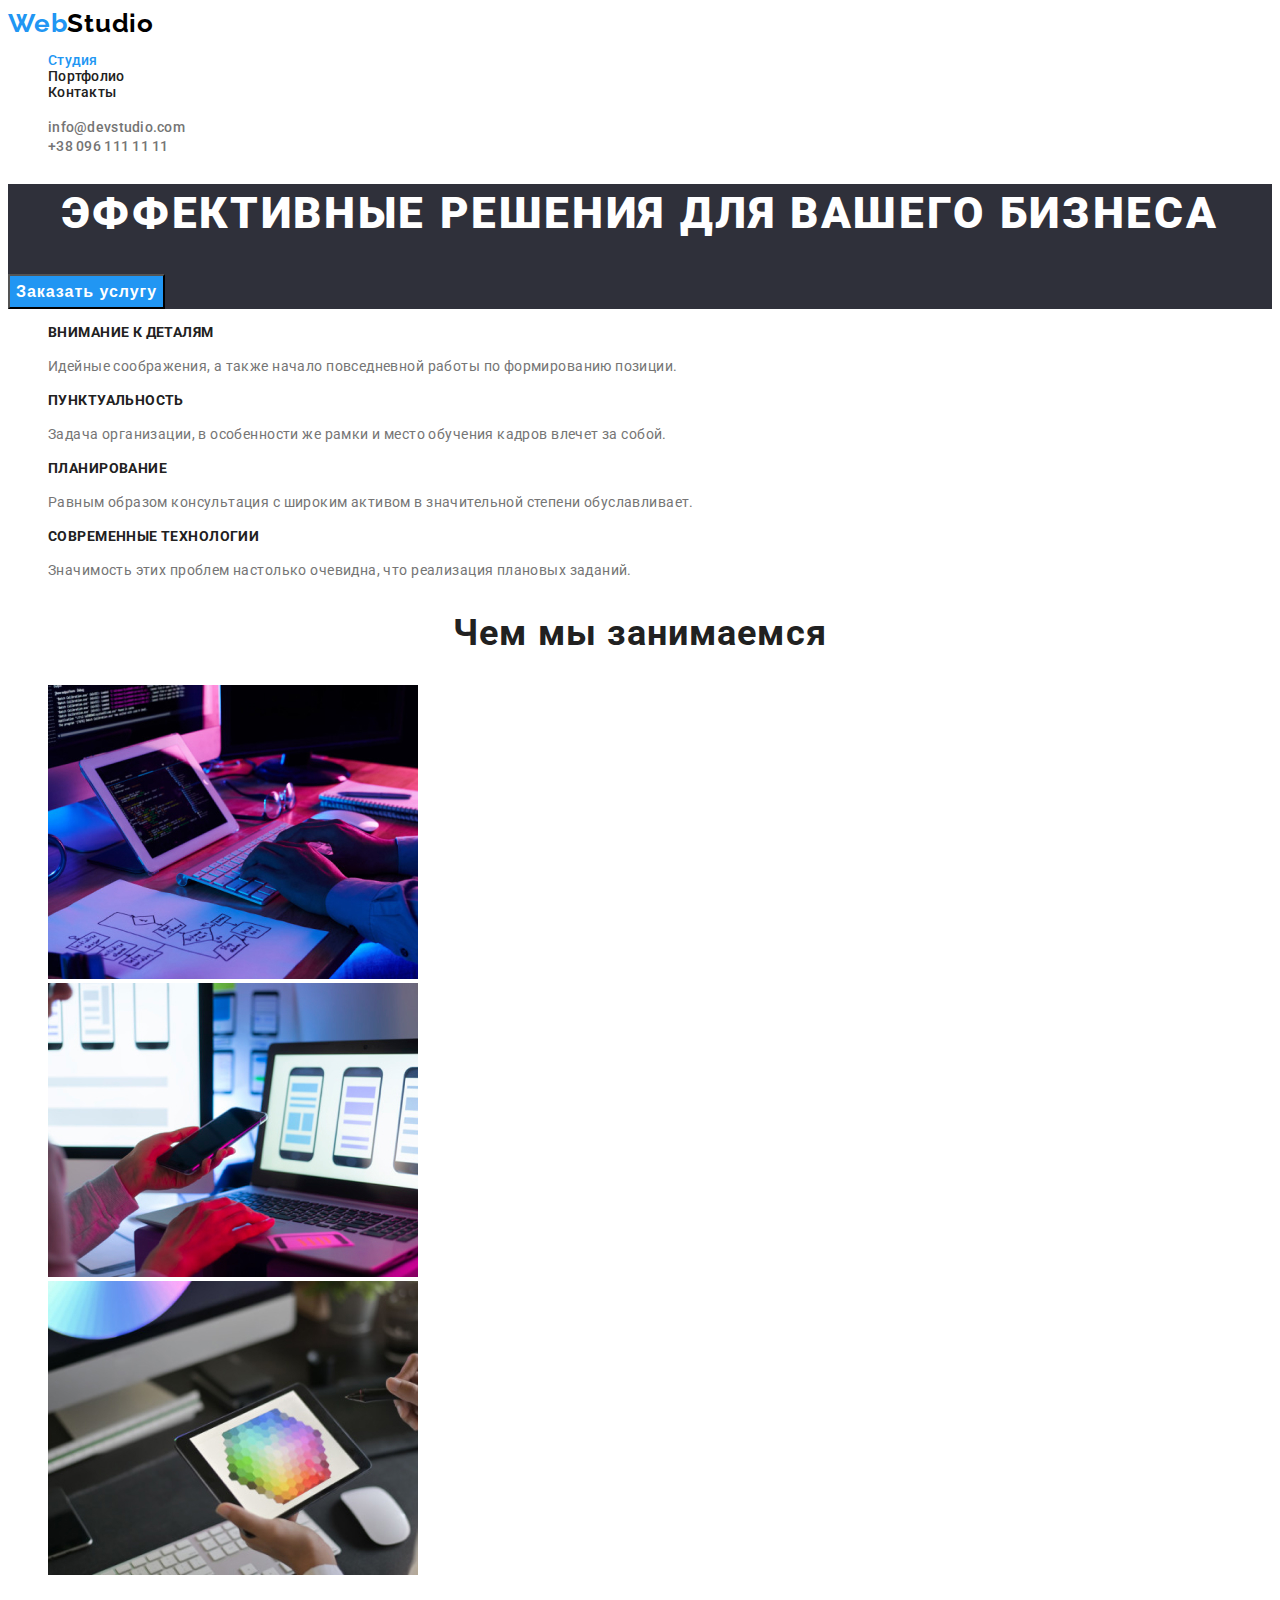
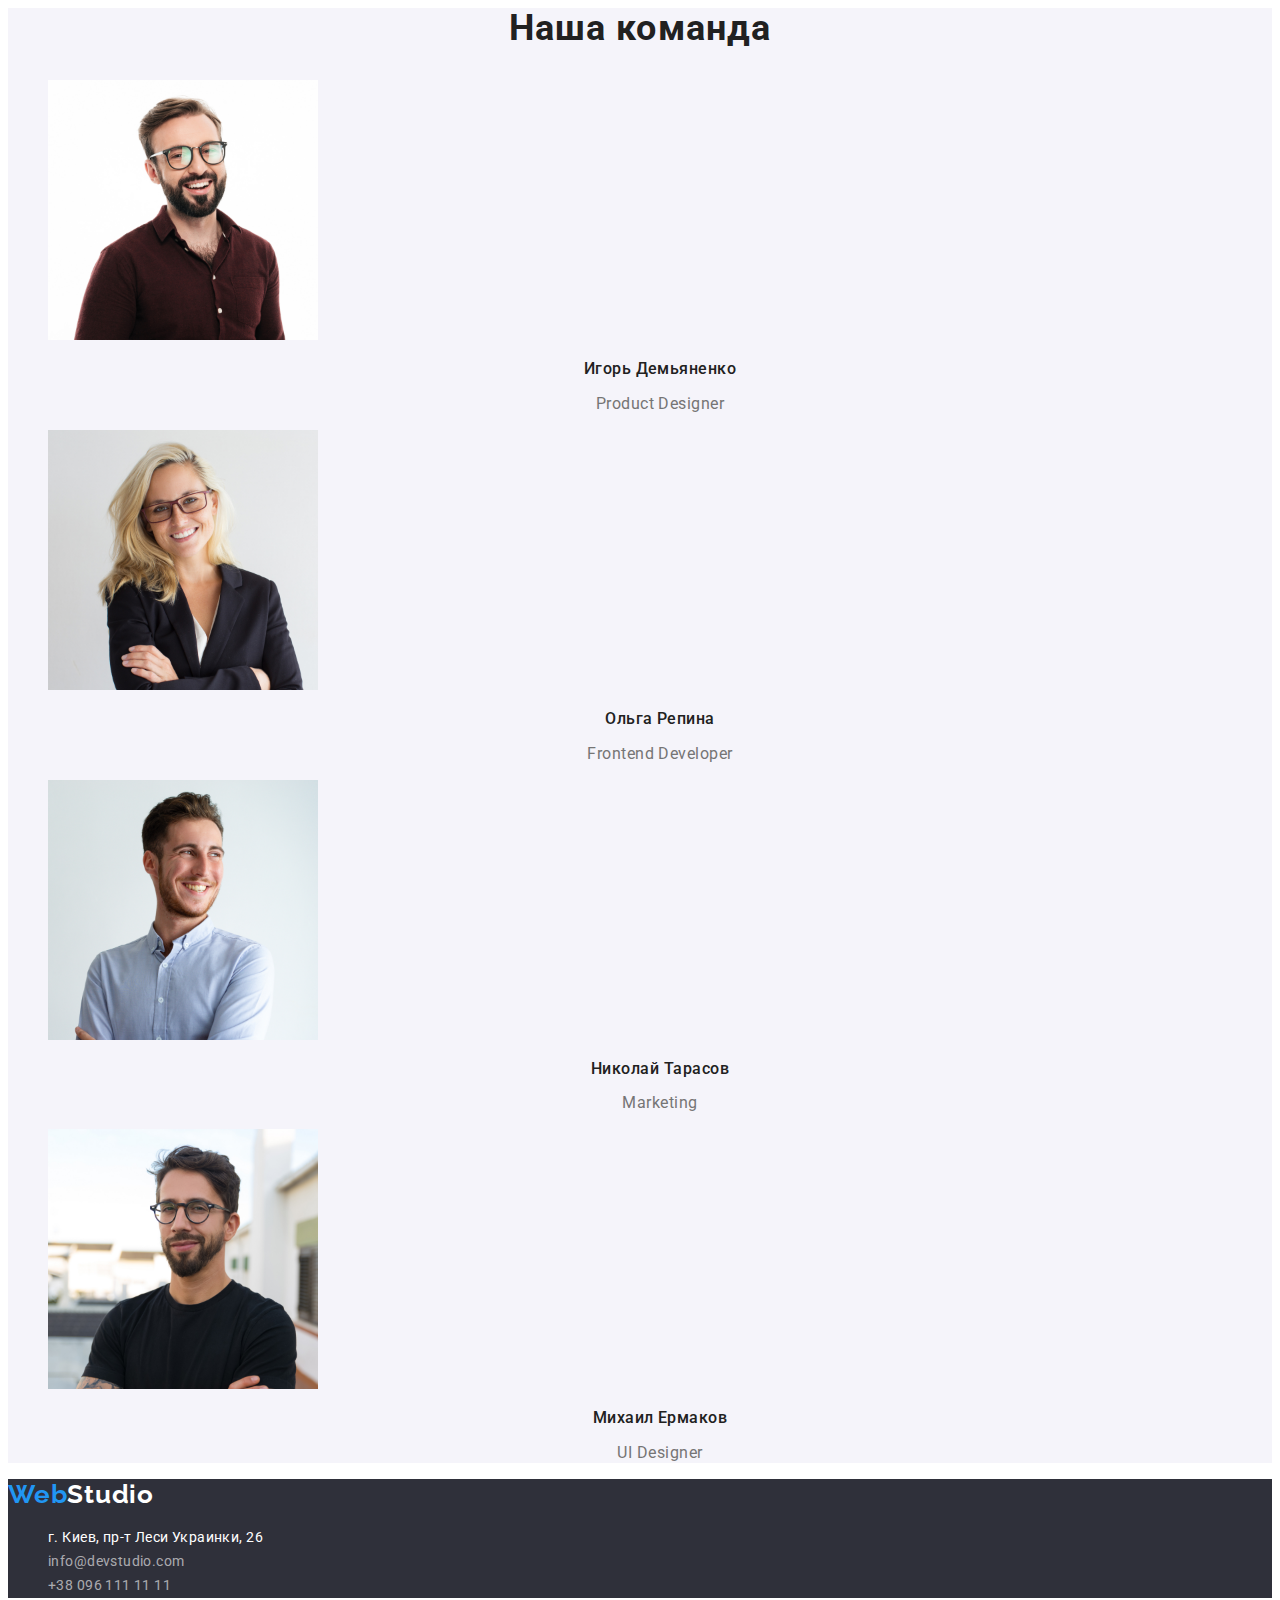
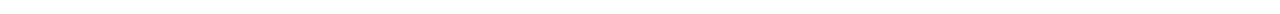
==== index.html @ 367fae00 "Initial commit" ====
<!DOCTYPE html>
<html lang="ru">
  <head>
    <meta charset="UTF-8" />
    <meta http-equiv="X-UA-Compatible" content="IE=edge" />
    <meta name="viewport" content="width=device-width, initial-scale=1.0" />
    <title>WebStudio</title>

    <link rel="preconnect" href="https://fonts.googleapis.com" />
    <link rel="preconnect" href="https://fonts.gstatic.com" crossorigin />
    <link
      href="https://fonts.googleapis.com/css2?family=Raleway:wght@700&family=Roboto:wght@400;500;700;900&display=swap"
      rel="stylesheet"
    />

    <link rel="stylesheet" href="./css/styles.css" />
  </head>

  <body>
    <!--Шапка страницы-->
    <header>
      <nav>
        <a href="./index.html" class="logo-header"
          ><span class="logo-web-color">Web</span>Studio</a>
        <ul class="site-nav list">
          <li><a href="./index.html" class="link active-link">Студия</a></li>
          <li><a href="./portfolio.html" class="link">Портфолио</a></li>
          <li><a href="" class="link">Контакты</a></li>
        </ul>
      </nav>
      <ul class="list">
        <li>
          <a href="mailto:info@devstudio.com" class="contact-us-header link"
            >info@devstudio.com</a>
        </li>
        <li><a href="tel:+380961111111" class="contact-us-header link">+38 096 111 11 11</a></li>
      </ul>
    </header>

    <main>
      <!--Герой-->
      <section class="section-banner">
        <h1 class="banner-text">Эффективные решения для вашего бизнеса</h1>
        <button type="button" class="main-button">Заказать услугу</button>
      </section>

      <!--Особенности-->
      <section>
        <h2 class="visually-hidden">Преимущества</h2>
        <ul class="list">
          <li>
            <h3 class="section-title-list">Внимание к деталям</h3>
            <p class="section-title-description">
              Идейные соображения, а также начало повседневной работы по
              формированию позиции.
            </p>
          </li>

          <li>
            <h3 class="section-title-list">Пунктуальность</h3>
            <p class="section-title-description">
              Задача организации, в особенности же рамки и место обучения кадров
              влечет за собой.
            </p>
          </li>

          <li>
            <h3 class="section-title-list">Планирование</h3>
            <p class="section-title-description">
              Равным образом консультация с широким активом в значительной
              степени обуславливает.
            </p>
          </li>

          <li>
            <h3 class="section-title-list">Современные технологии</h3>
            <p class="section-title-description">
              Значимость этих проблем настолько очевидна, что реализация
              плановых заданий.
            </p>
          </li>
        </ul>
      </section>

      <!--Чем мы занимаемся-->
      <section>
        <h2>Чем мы занимаемся</h2>
        <ul class="list">
          <li><img src="./images-desktop/home/box-1.jpg" alt="коробка-1" width="370" /></li>
          <li><img src="./images-desktop/home/box-2.jpg" alt="коробка-2" width="370" /></li>
          <li><img src="./images-desktop/home/box-3.jpg" alt="коробка-3" width="370" /></li>
        </ul>
      </section>

      <!--Наша команда-->
      <section class="section-team">
        <h2>Наша команда</h2>
        <ul class="list">
          <li>
            <img src="./images-desktop/home/igor.jpg" alt="фотография-игоря" width="270" />
            <h3 class="worker-name">Игорь Демьяненко</h3>
            <p class="profession">Product Designer</p>
          </li>

          <li>
            <img src="./images-desktop/home/olga.jpg" alt="фотография-ольги" width="270" />
            <h3 class="worker-name">Ольга Репина</h3>
            <p class="profession">Frontend Developer</p>
          </li>

          <li>
            <img
              src="./images-desktop/home/nikolya.jpg"
              alt="фотография-николая"
              width="270"
            />
            <h3 class="worker-name">Николай Тарасов</h3>
            <p class="profession">Marketing</p>
          </li>

          <li>
            <img
              src="./images-desktop/home/michael.jpg"
              alt="фотография-михаила"
              width="270"
            />
            <h3 class="worker-name">Михаил Ермаков</h3>
            <p class="profession">UI Designer</p>
          </li>
        </ul>
      </section>
    </main>

    <!--Подвал-->
    <footer class="footer">
      <a href="./index.html" class="logo-footer"
        ><span class="logo-web-color">Web</span>Studio</a
      >

      <address>
        <ul class="list">
          <li>
            <a href="https://goo.gl/maps/LPEJVMpC73GCGw6BA" class="address-country"
              >г. Киев, пр-т Леси Украинки, 26</a
            >
          </li>
          <li><a href="mailto:info@devstudio.com" class="contact-us-footer">info@devstudio.com</a></li>
          <li><a href="tel:+380961111111" class="contact-us-footer">+38 096 111 11 11</a></li>
        </ul>
      </address>
    </footer>

  </body>
</html>
---- css/styles.css ----
:root {
    --primary-text-color: #757575;
    --button-hover: #188CE8;
}

body {
    background-color: #FFFFFF;
    color: #212121;
    font-family: Roboto, sans-serif;
    font-style: normal;
}

button {cursor: pointer;
}

/* Убираем подчёркивание у ссылок */
a {
    text-decoration: none;
}

/* Скрывает h2 в секции "Особенности" */
.visually-hidden {
    position: absolute;
    width: 1px;
    height: 1px;
    margin: -1px;
    border: 0;
    padding: 0;
    
    white-space: nowrap;
    clip-path: inset(100%);
    clip: rect(0 0 0 0);
    overflow: hidden;
  }

/* Удаляет точки из списков */
.list {
    list-style: none;
}

/* Наведение курсора */
.link:hover, .link:focus {
    color: #2196F3;
}

/* Заголовки блоков на странице Home */
h2 {
    color: #212121;
    font-weight: 700;
    font-size: 36px;
    line-height: 1.16;
    text-align: center;
    letter-spacing: 0.03em;
}

/* Кнопка */
.main-button {
    display: flex;
    background-color: #2196F3;
    color: #ffffff;
    font-weight: 700;
    font-size: 16px;
    line-height: 1.87;
    align-items: center;
    text-align: center;
    letter-spacing: 0.06em;
}

.inactive-button {
    background-color: #F5F4FA;
    color: #212121;
    font-weight: 500;
    font-size: 16px;
    line-height: 1.62;
    letter-spacing: 0.03em;
    text-align: center;
}

.active-button {
    background-color: #2196F3;
    color: #F5F4FA;
}

button:hover {
    background-color: var(--button-hover);
    color: #FFFFFF;
}

/* Логотипы */
.logo-web-color {
    color: #2196F3;
}

.logo-header {
    color: #000000;
    font-family: Raleway, sans-serif;
    font-weight: 700;
    font-size: 26px;
    line-height: 1.19;
    letter-spacing: 0.03em;
}

.logo-footer {
    color: #FFFFFF;
    font-family: Raleway, sans-serif;
    font-weight: 700;
    font-size: 26px;
    line-height: 1.19;
    letter-spacing: 0.03em;
}

/* Шапка страницы */
.site-nav {
    color: #212121;
    font-weight: 500;
    font-size: 14px;
    font-weight: 500;
    line-height: 1.14;
    letter-spacing: 0.02em;
}

.link {
    color: #212121;;
}

.active-link {
    color: #2196F3;
}

.contact-us-header {
    color: #757575;
    font-weight: 500;
    font-size: 14px;
    line-height: 1.14;
    letter-spacing: 0.02em;
}

/* Герой */
.section-banner {
    background-color: #2F303A;
}

.banner-text {
    color: #FFFFFF;
    font-weight: 900;
    font-size: 44px;
    line-height: 1.36;
    letter-spacing: 0.06em;
    text-align: center;
    text-transform: uppercase;
}

/* Особенности */
.section-title-list {
    color: #212121;
    font-weight: 700;
    font-size: 14px;
    line-height: 1.14;
    letter-spacing: 0.03em;
    text-transform: uppercase;
}

.section-title-description {
    color: var(--primary-text-color);
    font-weight: 400;
    font-size: 14px;
    line-height: 1.71;
    letter-spacing: 0.03em;
}

/* Наша команда */
.section-team {
    background-color: #F5F4FA;
}

.worker-name {
    color: #212121;
    font-weight: 500;
    font-size: 16px;
    line-height: 1.18;
    letter-spacing: 0.03em;
    text-align: center;
}

.profession {
    color: var(--primary-text-color);
    font-weight: 400;
    font-size: 16px;
    line-height: 1.18;
    letter-spacing: 0.03em;
    text-align: center;
}

/* Портфолио */

.text-title {
    color: #212121;
    font-weight: 700;
    font-size: 18px;
    line-height: 2;
    letter-spacing: 0.06em;
}

.text-title-under {
    color: var(--primary-text-color);
    font-weight: 400;
    font-size: 16px;
    line-height: 1.87;
    letter-spacing: 0.03em;
}

/* Подвал */
.footer {
    background-color: #2F303A;
}

address {
    font-style: normal;
}

.address-country {
    color: #FFFFFF;
    font-weight: 400;
    font-size: 14px;
    line-height: 1.71;
    letter-spacing: 0.03em;
}

.contact-us-footer {
    color: rgba(255, 255, 255, 0.6);
    font-weight: 400;
    font-size: 14px;
    line-height: 1.71;
    letter-spacing: 0.03em;
}
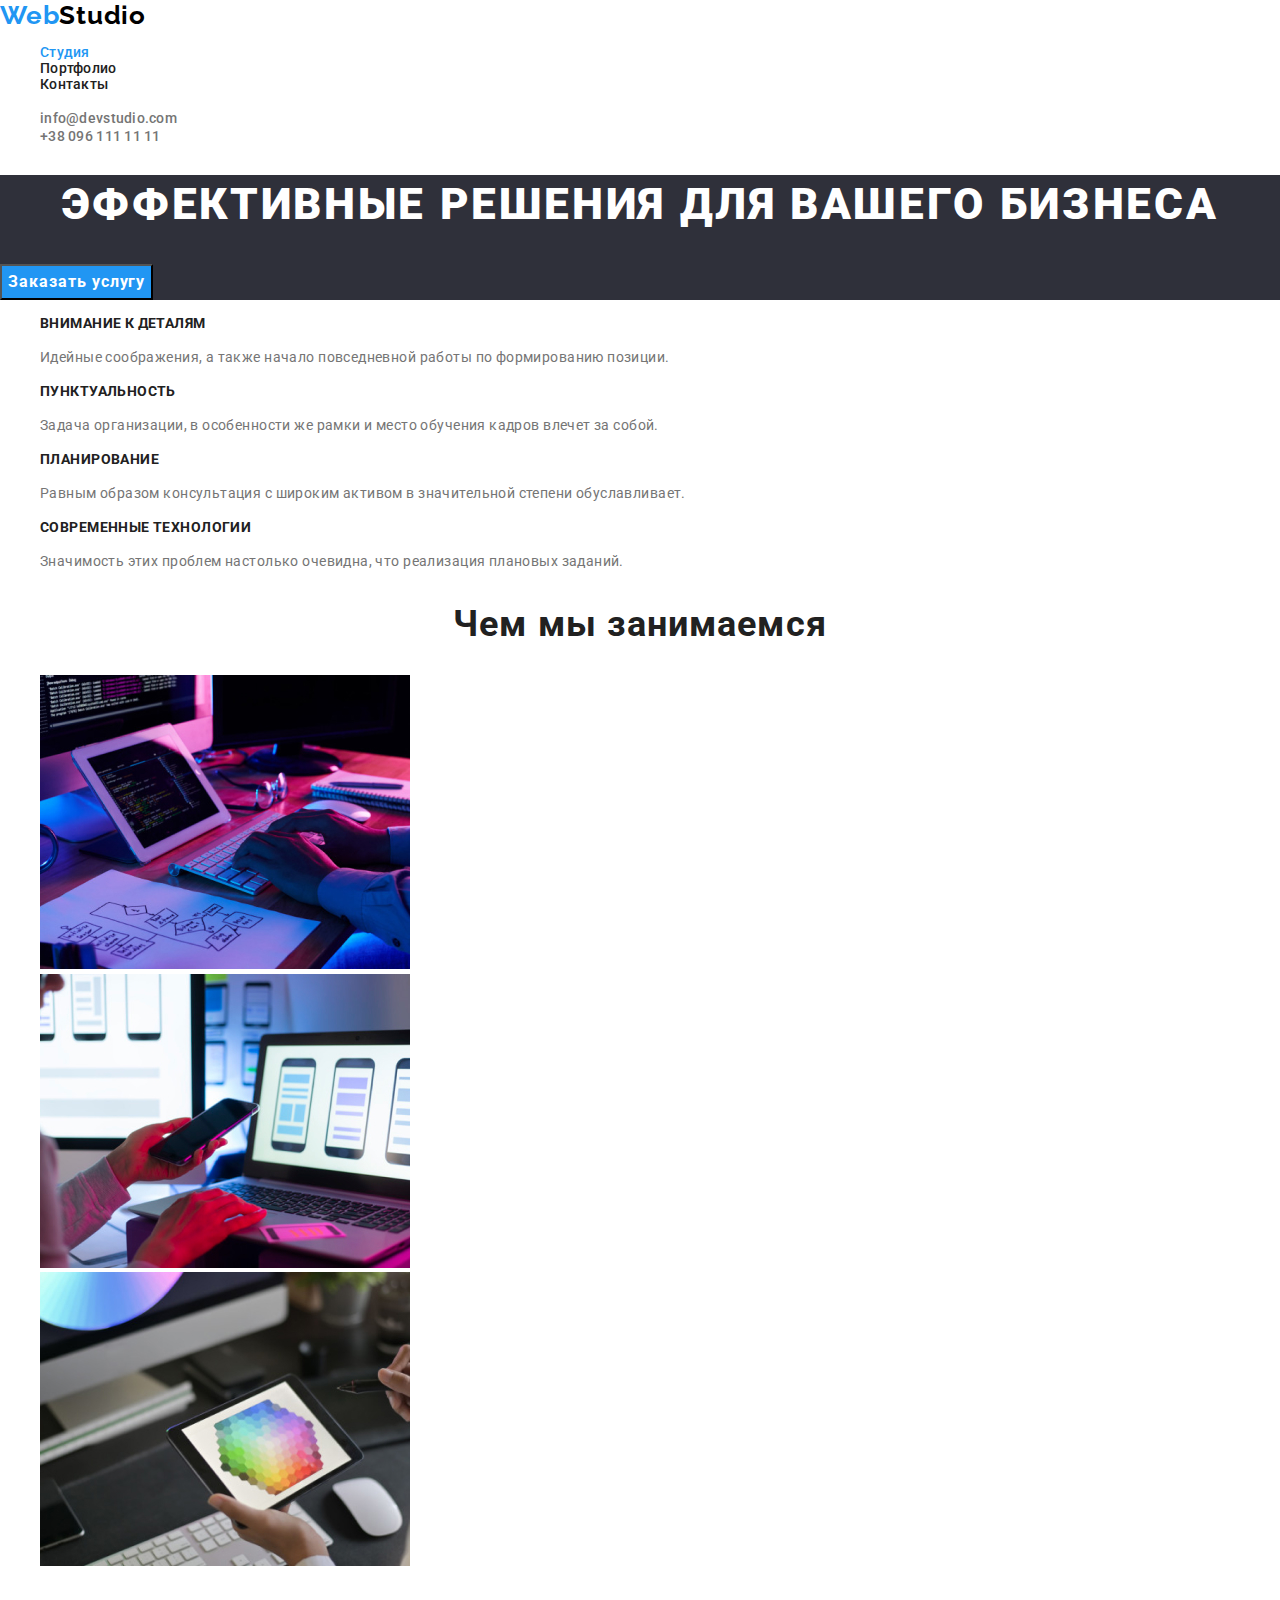
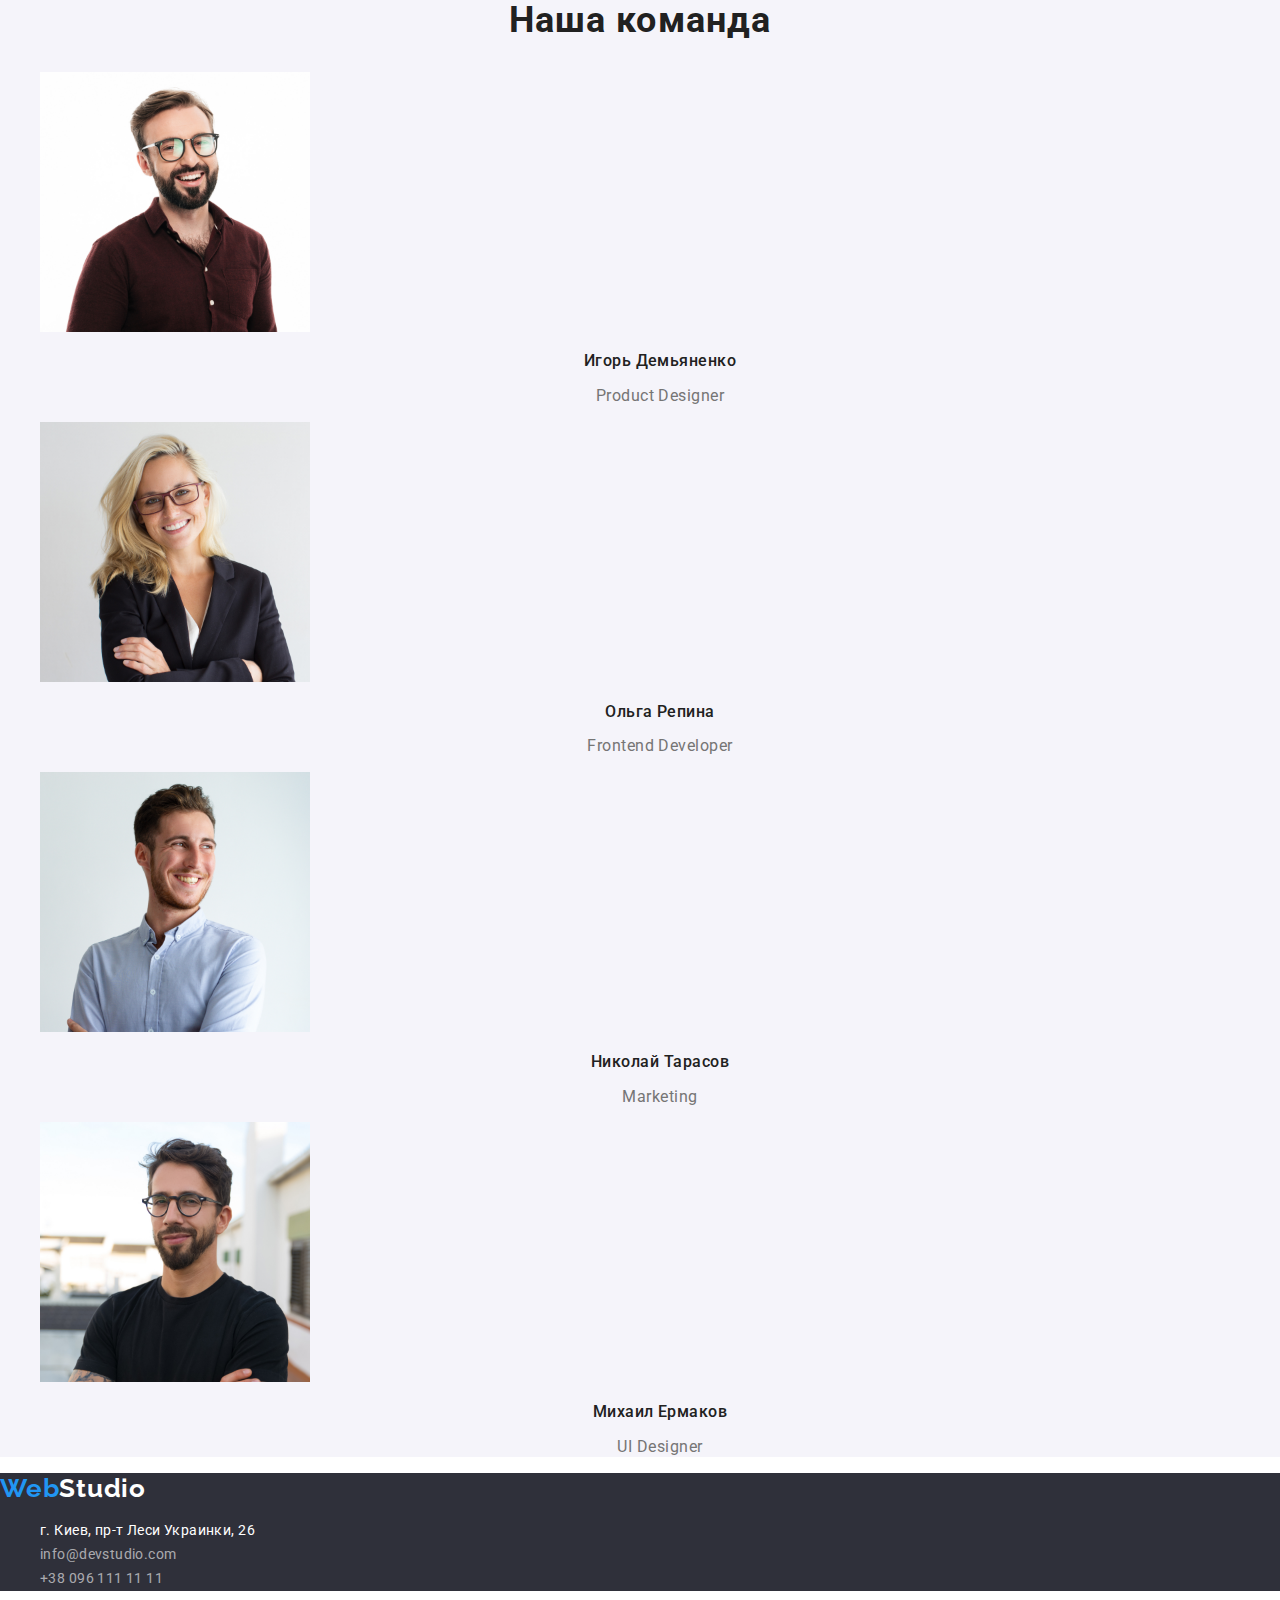
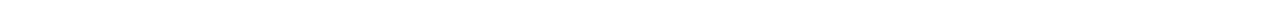
==== commit 774d2cbd: "Добавляет файл index" ====
--- a/index.html
+++ b/index.html
@@ -12,14 +12,16 @@
       href="https://fonts.googleapis.com/css2?family=Raleway:wght@700&family=Roboto:wght@400;500;700;900&display=swap"
       rel="stylesheet"
     />
-
-    <link rel="stylesheet" href="./css/styles.css" />
+    <link rel="stylesheet" href="https://cdn.jsdelivr.net/npm/modern-normalize@1.1.0/modern-normalize.min.css">
+    <link rel="stylesheet" href="./css/styles.css">
   </head>
 
   <body>
+
     <!--Шапка страницы-->
-    <header>
-      <nav>
+    <header class="header">
+    <div class="container">
+        <nav>
         <a href="./index.html" class="logo-header"
           ><span class="logo-web-color">Web</span>Studio</a>
         <ul class="site-nav list">
@@ -35,17 +37,22 @@
         </li>
         <li><a href="tel:+380961111111" class="contact-us-header link">+38 096 111 11 11</a></li>
       </ul>
+    </div>
     </header>
 
+    <!--Основной контент-->
     <main>
       <!--Герой-->
       <section class="section-banner">
+      <div class="container">
         <h1 class="banner-text">Эффективные решения для вашего бизнеса</h1>
         <button type="button" class="main-button">Заказать услугу</button>
+      </div>
       </section>
 
       <!--Особенности-->
-      <section>
+      <section class="section-features">
+      <div class="container">
         <h2 class="visually-hidden">Преимущества</h2>
         <ul class="list">
           <li>
@@ -80,20 +87,24 @@
             </p>
           </li>
         </ul>
+      </div>
       </section>
 
       <!--Чем мы занимаемся-->
-      <section>
+      <section class="section-job">
+      <div class="container">
         <h2>Чем мы занимаемся</h2>
         <ul class="list">
           <li><img src="./images-desktop/home/box-1.jpg" alt="коробка-1" width="370" /></li>
           <li><img src="./images-desktop/home/box-2.jpg" alt="коробка-2" width="370" /></li>
           <li><img src="./images-desktop/home/box-3.jpg" alt="коробка-3" width="370" /></li>
         </ul>
+      </div>
       </section>
 
       <!--Наша команда-->
       <section class="section-team">
+      <div class="container">
         <h2>Наша команда</h2>
         <ul class="list">
           <li>
@@ -128,11 +139,13 @@
             <p class="profession">UI Designer</p>
           </li>
         </ul>
+      </div>
       </section>
     </main>
 
     <!--Подвал-->
     <footer class="footer">
+    <div class="container">
       <a href="./index.html" class="logo-footer"
         ><span class="logo-web-color">Web</span>Studio</a
       >
@@ -148,6 +161,7 @@
           <li><a href="tel:+380961111111" class="contact-us-footer">+38 096 111 11 11</a></li>
         </ul>
       </address>
+    </div>
     </footer>
 
   </body>
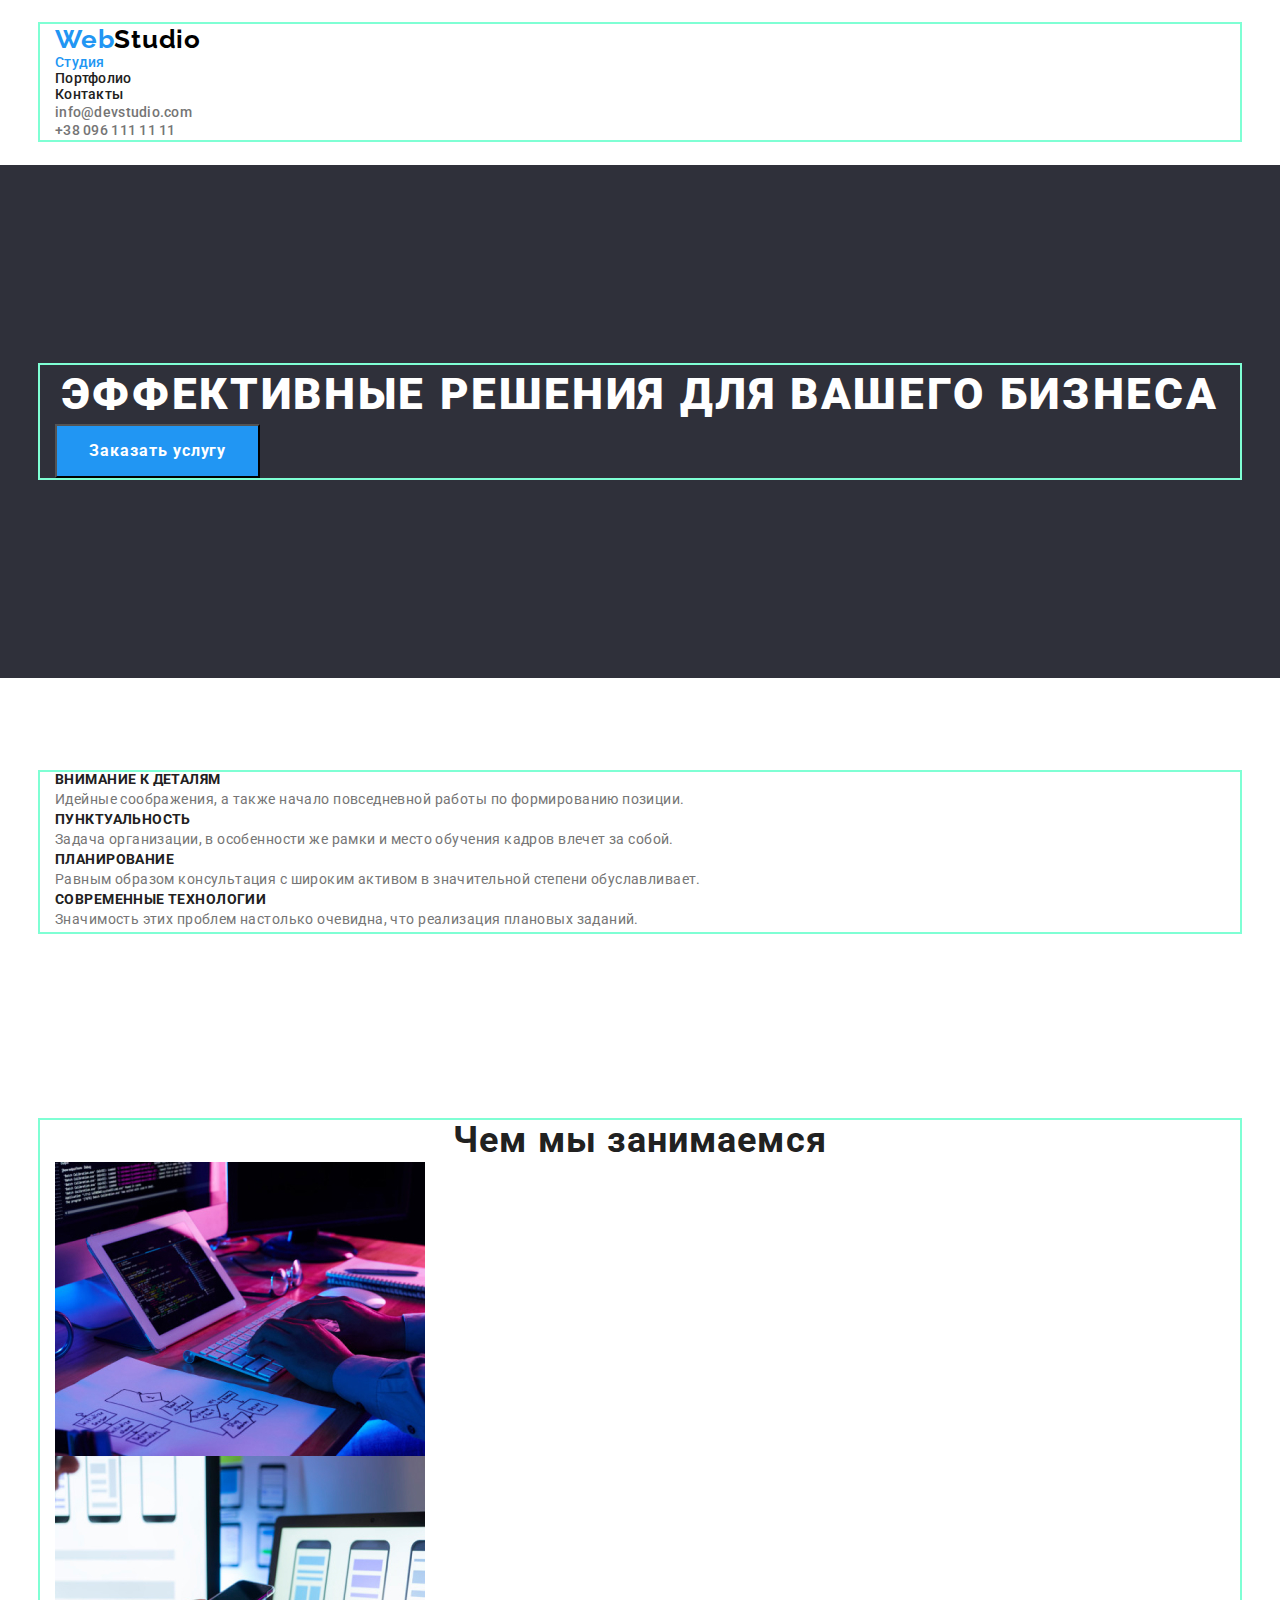
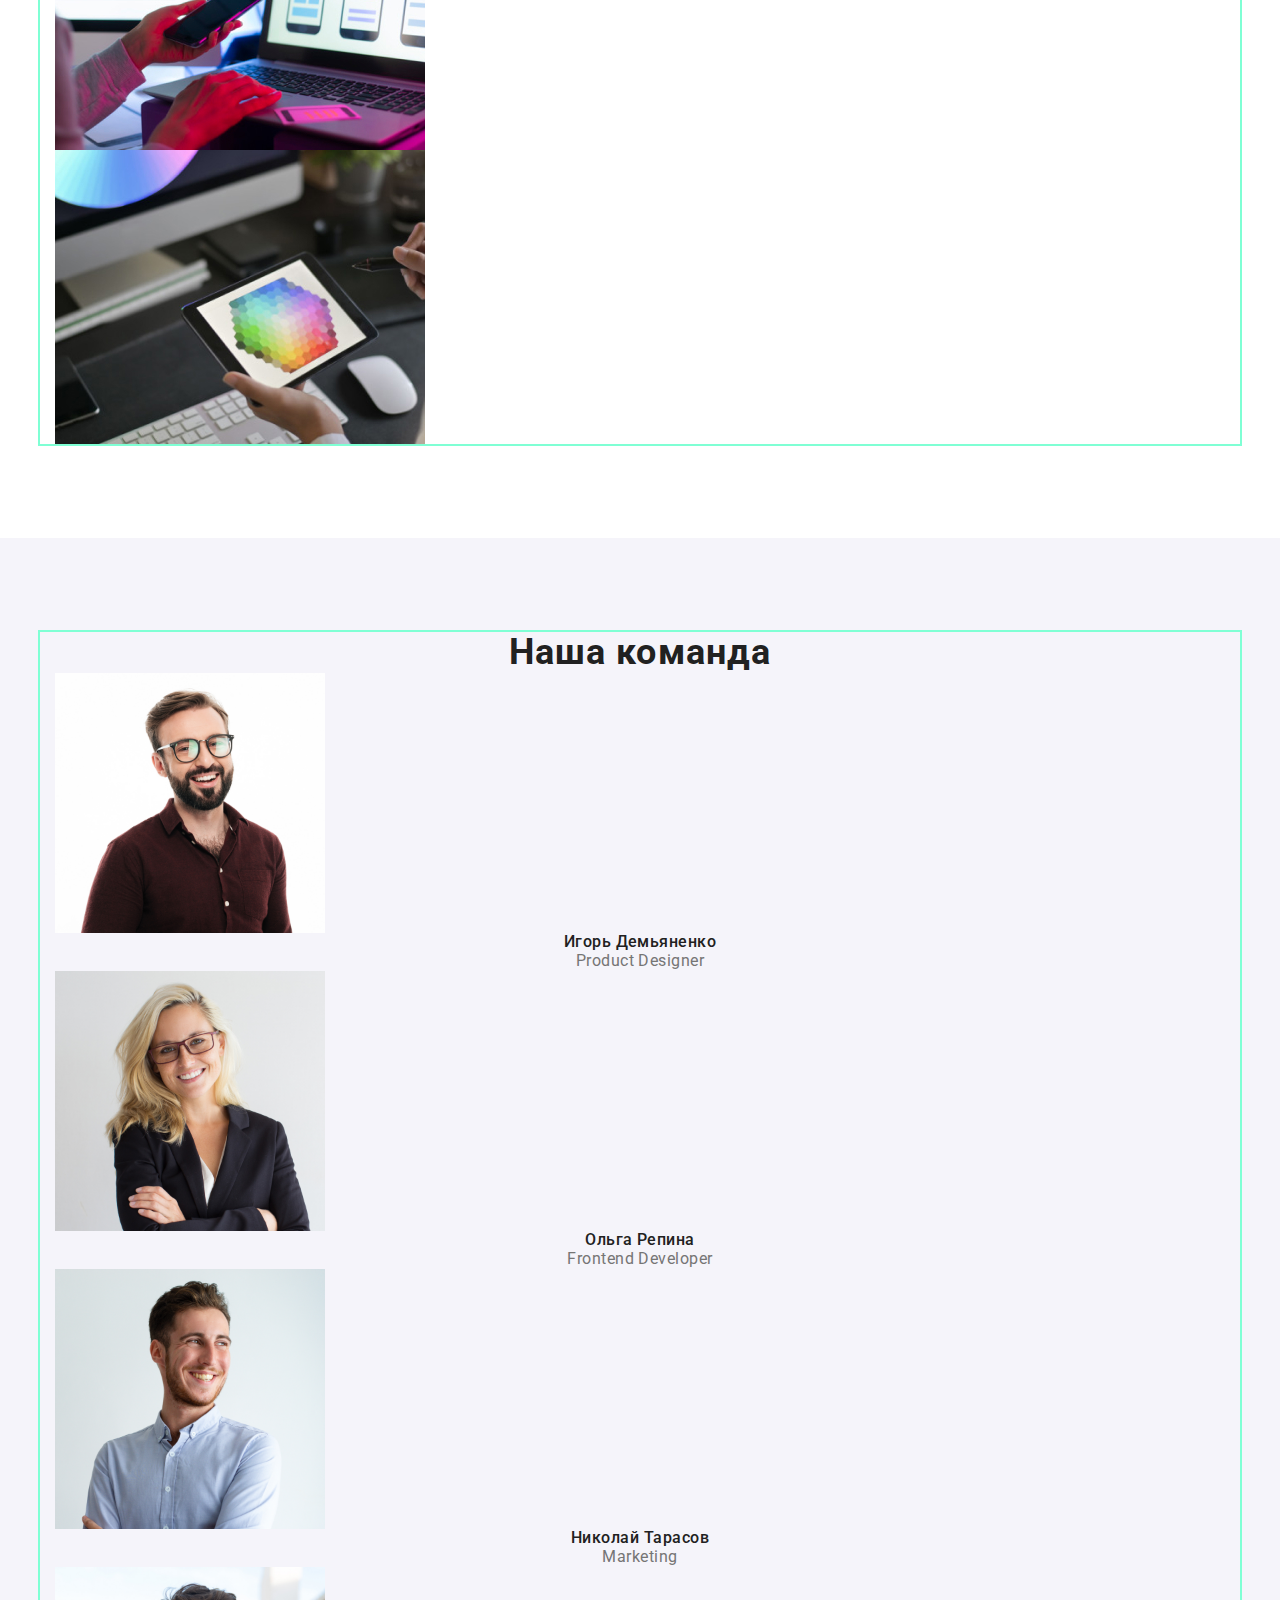
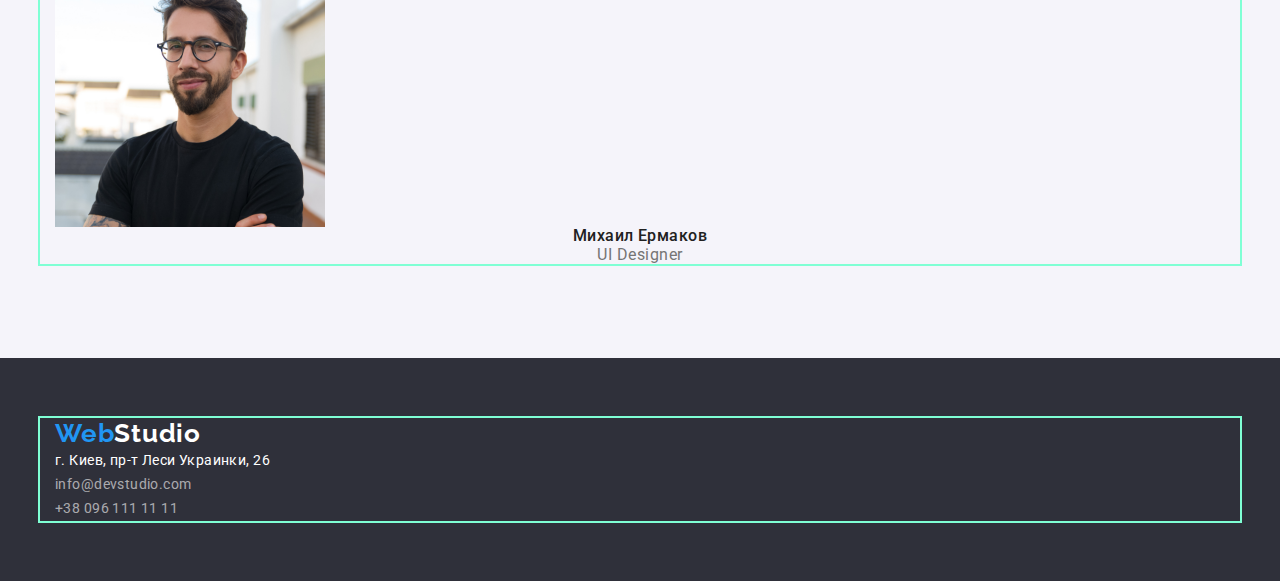
==== commit 252bd867: "Добавляет файл index" ====
--- a/index.html
+++ b/index.html
@@ -20,22 +20,24 @@
 
     <!--Шапка страницы-->
     <header class="header">
-    <div class="container">
-        <nav>
+    <div class="container header-container">
         <a href="./index.html" class="logo-header"
           ><span class="logo-web-color">Web</span>Studio</a>
+     <!--навигация-->     
+        <nav class="nav">
         <ul class="site-nav list">
-          <li><a href="./index.html" class="link active-link">Студия</a></li>
-          <li><a href="./portfolio.html" class="link">Портфолио</a></li>
-          <li><a href="" class="link">Контакты</a></li>
+          <li class="nav-list"><a href="./index.html" class="link active-link">Студия</a></li>
+          <li class="nav-list"><a href="./portfolio.html" class="link">Портфолио</a></li>
+          <li class="nav-list"><a href="" class="link">Контакты</a></li>
         </ul>
       </nav>
-      <ul class="list">
-        <li>
+      <!--контакты-->
+      <ul class="list header-group">
+        <li class="header-group-list">
           <a href="mailto:info@devstudio.com" class="contact-us-header link"
             >info@devstudio.com</a>
         </li>
-        <li><a href="tel:+380961111111" class="contact-us-header link">+38 096 111 11 11</a></li>
+        <li class="header-group-list"><a href="tel:+380961111111" class="contact-us-header link">+38 096 111 11 11</a></li>
       </ul>
     </div>
     </header>
@@ -53,9 +55,9 @@
       <!--Особенности-->
       <section class="section-features">
       <div class="container">
-        <h2 class="visually-hidden">Преимущества</h2>
-        <ul class="list">
-          <li>
+        <h2 aria-hidden="true" class="visually-hidden">Преимущества</h2>
+        <ul class="list peculiar-properties-list">
+          <li class="peculiar-properties">
             <h3 class="section-title-list">Внимание к деталям</h3>
             <p class="section-title-description">
               Идейные соображения, а также начало повседневной работы по
@@ -63,7 +65,7 @@
             </p>
           </li>
 
-          <li>
+          <li class="peculiar-properties">
             <h3 class="section-title-list">Пунктуальность</h3>
             <p class="section-title-description">
               Задача организации, в особенности же рамки и место обучения кадров
@@ -71,7 +73,7 @@
             </p>
           </li>
 
-          <li>
+          <li class="peculiar-properties">
             <h3 class="section-title-list">Планирование</h3>
             <p class="section-title-description">
               Равным образом консультация с широким активом в значительной
@@ -79,7 +81,7 @@
             </p>
           </li>
 
-          <li>
+          <li class="peculiar-properties">
             <h3 class="section-title-list">Современные технологии</h3>
             <p class="section-title-description">
               Значимость этих проблем настолько очевидна, что реализация
@@ -94,10 +96,10 @@
       <section class="section-job">
       <div class="container">
         <h2>Чем мы занимаемся</h2>
-        <ul class="list">
-          <li><img src="./images-desktop/home/box-1.jpg" alt="коробка-1" width="370" /></li>
-          <li><img src="./images-desktop/home/box-2.jpg" alt="коробка-2" width="370" /></li>
-          <li><img src="./images-desktop/home/box-3.jpg" alt="коробка-3" width="370" /></li>
+        <ul class="list job-list">
+          <li class="job-list-image"><img src="./images-desktop/home/box-1.jpg" alt="коробка-1" width="370" /></li>
+          <li class="job-list-image"><img src="./images-desktop/home/box-2.jpg" alt="коробка-2" width="370" /></li>
+          <li class="job-list-image"><img src="./images-desktop/home/box-3.jpg" alt="коробка-3" width="370" /></li>
         </ul>
       </div>
       </section>
@@ -106,37 +108,43 @@
       <section class="section-team">
       <div class="container">
         <h2>Наша команда</h2>
-        <ul class="list">
-          <li>
+        <ul class="list team-catalog">
+          <li class="team-catalog-list">
             <img src="./images-desktop/home/igor.jpg" alt="фотография-игоря" width="270" />
+            <div class="worker-name-profession">
             <h3 class="worker-name">Игорь Демьяненко</h3>
             <p class="profession">Product Designer</p>
+          </div>
           </li>
 
-          <li>
+          <li class="team-catalog-list">
             <img src="./images-desktop/home/olga.jpg" alt="фотография-ольги" width="270" />
+            <div class="worker-name-profession">
             <h3 class="worker-name">Ольга Репина</h3>
             <p class="profession">Frontend Developer</p>
+          </div>
           </li>
 
-          <li>
-            <img
-              src="./images-desktop/home/nikolya.jpg"
+          <li class="team-catalog-list">
+            <img src="./images-desktop/home/nikolya.jpg"
               alt="фотография-николая"
               width="270"
             />
+            <div class="worker-name-profession">
             <h3 class="worker-name">Николай Тарасов</h3>
             <p class="profession">Marketing</p>
+          </div>
           </li>
 
-          <li>
-            <img
-              src="./images-desktop/home/michael.jpg"
+          <li class="team-catalog-list">
+            <img src="./images-desktop/home/michael.jpg"
               alt="фотография-михаила"
               width="270"
             />
+            <div class="worker-name-profession">
             <h3 class="worker-name">Михаил Ермаков</h3>
             <p class="profession">UI Designer</p>
+          </div>
           </li>
         </ul>
       </div>
@@ -151,15 +159,17 @@
       >
 
       <address>
+        <div class="address-block">
         <ul class="list">
-          <li>
+          <li class="address-list">
             <a href="https://goo.gl/maps/LPEJVMpC73GCGw6BA" class="address-country"
               >г. Киев, пр-т Леси Украинки, 26</a
             >
           </li>
-          <li><a href="mailto:info@devstudio.com" class="contact-us-footer">info@devstudio.com</a></li>
-          <li><a href="tel:+380961111111" class="contact-us-footer">+38 096 111 11 11</a></li>
+          <li class="address-list"><a href="mailto:info@devstudio.com" class="contact-us-footer">info@devstudio.com</a></li>
+          <li class="address-list"><a href="tel:+380961111111" class="contact-us-footer">+38 096 111 11 11</a></li>
         </ul>
+      </div>
       </address>
     </div>
     </footer>
--- a/css/styles.css
+++ b/css/styles.css
@@ -11,6 +11,37 @@
 }
 
 button {cursor: pointer;
+}
+
+.container {
+    width: 1200px;
+    padding: 0 15px;
+    margin-left: auto;
+    margin-right: auto;
+    outline: 2px solid aquamarine;
+}
+
+/* Отступы между секциями */
+.header {
+    padding-top: 24px;
+    padding-bottom: 25px;
+}
+
+.section-features, .section-job, .section-portfolio {
+    padding-top: 94px;
+    padding-bottom: 94px;
+}
+
+/* Reset css */
+h1, h2, h3, p {
+    margin: 0;
+}
+
+/* Адаптивная настройка изображения */
+img {
+    display: block;
+    max-width: 100%;
+    height: auto;
 }
 
 /* Убираем подчёркивание у ссылок */
@@ -36,6 +67,8 @@
 /* Удаляет точки из списков */
 .list {
     list-style: none;
+    margin: 0;
+    padding: 0;
 }
 
 /* Наведение курсора */
@@ -55,7 +88,6 @@
 
 /* Кнопка */
 .main-button {
-    display: flex;
     background-color: #2196F3;
     color: #ffffff;
     font-weight: 700;
@@ -64,6 +96,7 @@
     align-items: center;
     text-align: center;
     letter-spacing: 0.06em;
+    padding: 10px 32px;
 }
 
 .inactive-button {
@@ -74,6 +107,7 @@
     line-height: 1.62;
     letter-spacing: 0.03em;
     text-align: center;
+    padding: 6px 22px;
 }
 
 .active-button {
@@ -120,7 +154,7 @@
 }
 
 .link {
-    color: #212121;;
+    color: #212121;
 }
 
 .active-link {
@@ -138,6 +172,8 @@
 /* Герой */
 .section-banner {
     background-color: #2F303A;
+    padding-top: 200px;
+    padding-bottom: 200px;
 }
 
 .banner-text {
@@ -171,6 +207,8 @@
 /* Наша команда */
 .section-team {
     background-color: #F5F4FA;
+    padding-top: 94px;
+    padding-bottom: 94px;
 }
 
 .worker-name {
@@ -212,6 +250,8 @@
 /* Подвал */
 .footer {
     background-color: #2F303A;
+    padding-top: 60px;
+    padding-bottom: 60px;
 }
 
 address {
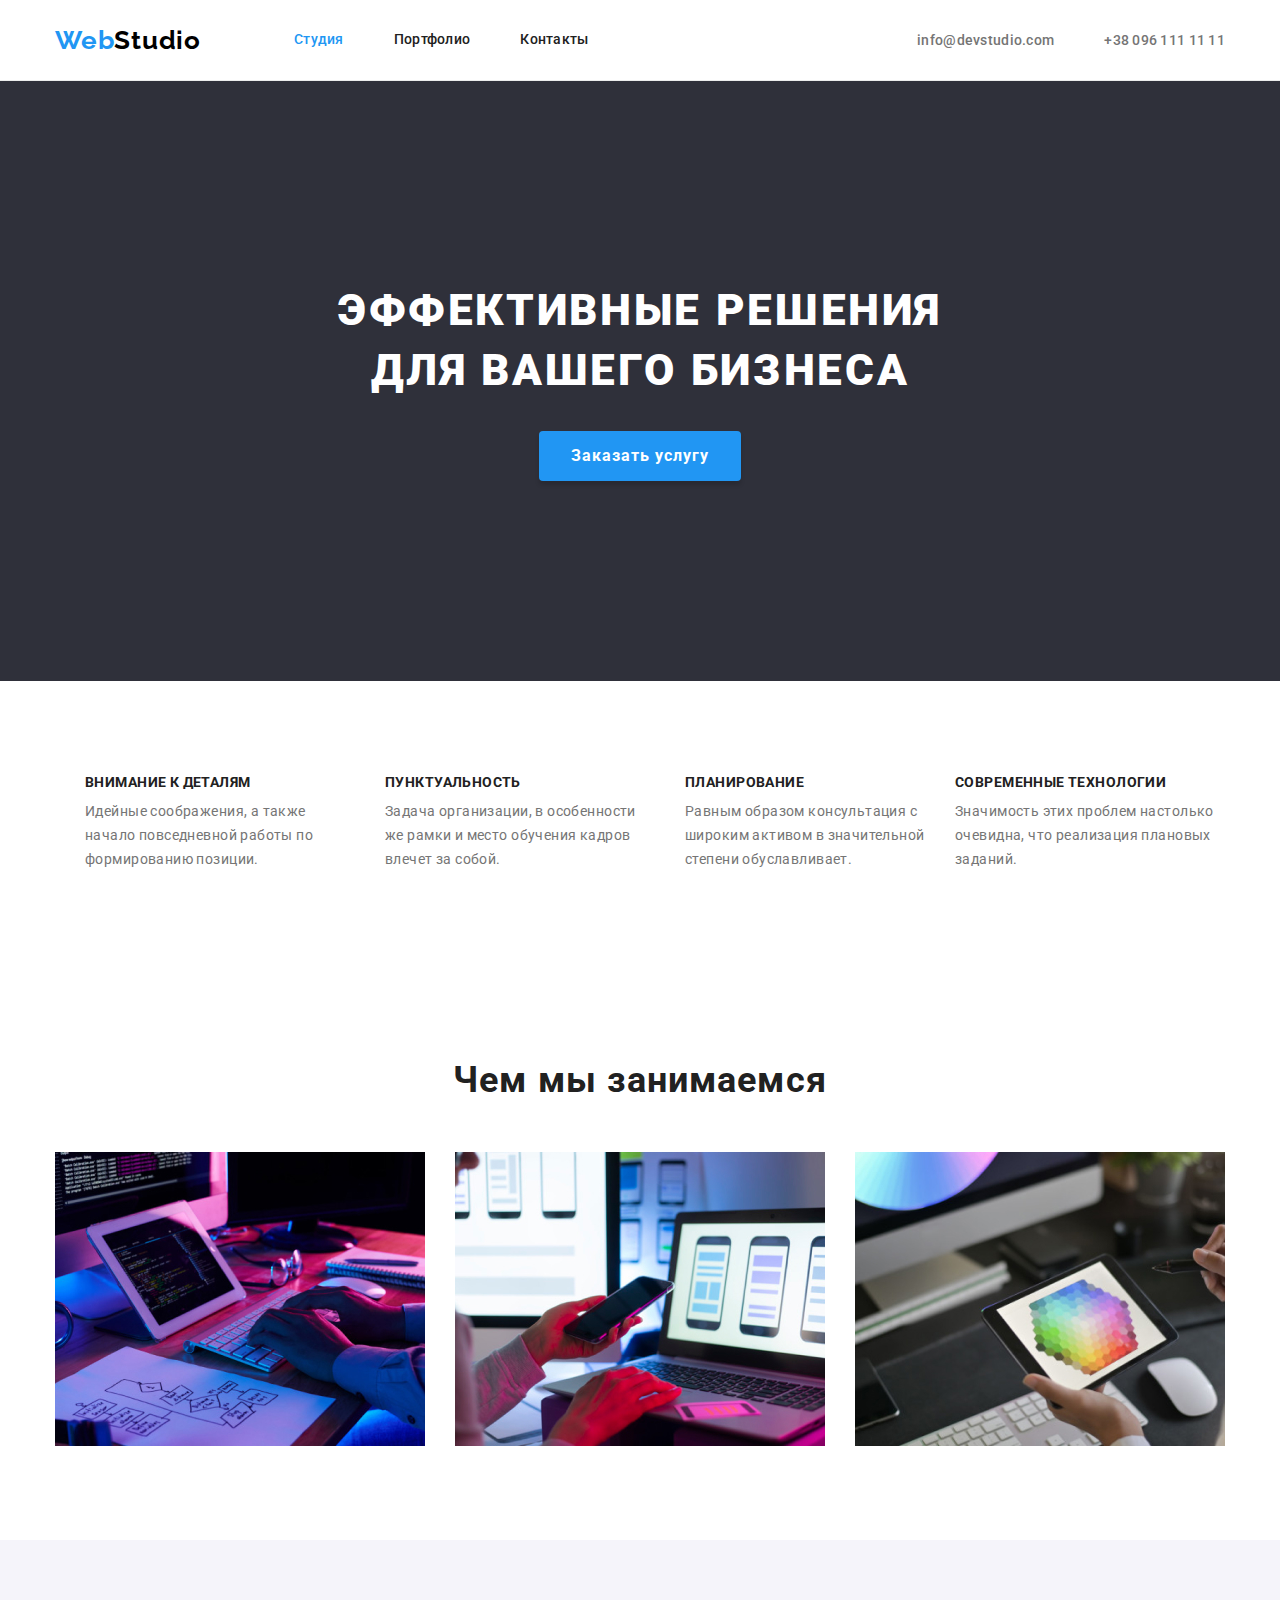
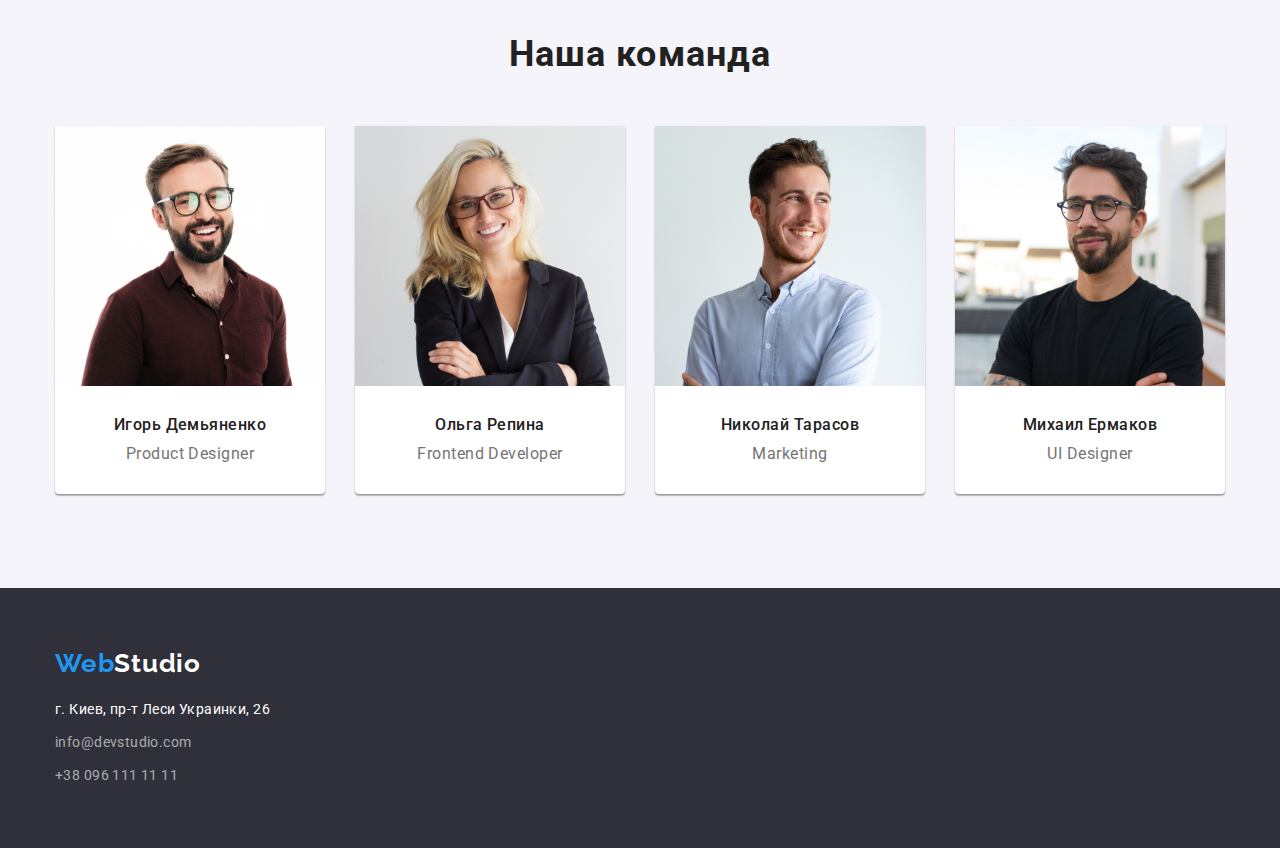
==== commit b2ae3ff1: "Добавляет файл index" ====
--- a/index.html
+++ b/index.html
@@ -157,9 +157,8 @@
       <a href="./index.html" class="logo-footer"
         ><span class="logo-web-color">Web</span>Studio</a
       >
-
-      <address>
-        <div class="address-block">
+      <!--контакты-->
+      <address class="address-block">
         <ul class="list">
           <li class="address-list">
             <a href="https://goo.gl/maps/LPEJVMpC73GCGw6BA" class="address-country"
@@ -169,7 +168,6 @@
           <li class="address-list"><a href="mailto:info@devstudio.com" class="contact-us-footer">info@devstudio.com</a></li>
           <li class="address-list"><a href="tel:+380961111111" class="contact-us-footer">+38 096 111 11 11</a></li>
         </ul>
-      </div>
       </address>
     </div>
     </footer>
--- a/css/styles.css
+++ b/css/styles.css
@@ -10,21 +10,22 @@
     font-style: normal;
 }
 
-button {cursor: pointer;
+button {
+    cursor: pointer;
 }
 
 .container {
     width: 1200px;
     padding: 0 15px;
-    margin-left: auto;
-    margin-right: auto;
-    outline: 2px solid aquamarine;
+    margin: 0 auto;
+    /* outline: 2px solid aquamarine; */
 }
 
 /* Отступы между секциями */
-.header {
-    padding-top: 24px;
-    padding-bottom: 25px;
+.nav {
+    padding-top: 32px;
+    padding-bottom: 32px;
+    margin-left: 93px;
 }
 
 .section-features, .section-job, .section-portfolio {
@@ -32,8 +33,14 @@
     padding-bottom: 94px;
 }
 
+.footer {
+    background-color: #2F303A;
+    padding-top: 60px;
+    padding-bottom: 60px;
+}
+
 /* Reset css */
-h1, h2, h3, p {
+h1, h2, h3, p, ul {
     margin: 0;
 }
 
@@ -84,23 +91,13 @@
     line-height: 1.16;
     text-align: center;
     letter-spacing: 0.03em;
-}
-
-/* Кнопка */
-.main-button {
-    background-color: #2196F3;
-    color: #ffffff;
-    font-weight: 700;
-    font-size: 16px;
-    line-height: 1.87;
-    align-items: center;
-    text-align: center;
-    letter-spacing: 0.06em;
-    padding: 10px 32px;
-}
-
+    margin-bottom: 50px;
+}
+
+/* Кнопки */
 .inactive-button {
     background-color: #F5F4FA;
+    border-radius: 4px;
     color: #212121;
     font-weight: 500;
     font-size: 16px;
@@ -108,12 +105,24 @@
     letter-spacing: 0.03em;
     text-align: center;
     padding: 6px 22px;
+    border: none;
 }
 
 .active-button {
     background-color: #2196F3;
     color: #F5F4FA;
-}
+    box-shadow: 0px 3px 1px rgba(0, 0, 0, 0.1), 0px 1px 2px rgba(0, 0, 0, 0.08), 0px 2px 2px rgba(0, 0, 0, 0.12);
+}
+
+.button-list {
+    display: flex;
+    justify-content: center;
+    margin-bottom: 50px;
+}
+
+.button-list .item:not(:last-child) {
+    margin-right: 8px;
+ }
 
 button:hover {
     background-color: var(--button-hover);
@@ -144,13 +153,43 @@
 }
 
 /* Шапка страницы */
+
+.header-container {
+    display: flex;
+    align-items: center;
+}
+
+.header-group {
+    margin-left: auto;
+}
+
+.header {
+    border-bottom: 1px solid #ECECEC;
+}
+
 .site-nav {
+    display: flex;
+    align-items: center;
     color: #212121;
     font-weight: 500;
     font-size: 14px;
     font-weight: 500;
     line-height: 1.14;
     letter-spacing: 0.02em;
+}
+
+.header-group .header-group-list:not(:last-child) {
+    margin-right: 50px;
+}
+
+.site-nav .nav-list:not(:last-child) {
+    margin-right: 50px;
+}
+
+.header-group {
+    display: flex;
+    align-items: center;
+    margin-left: auto;
 }
 
 .link {
@@ -174,6 +213,7 @@
     background-color: #2F303A;
     padding-top: 200px;
     padding-bottom: 200px;
+    text-align: center;
 }
 
 .banner-text {
@@ -184,9 +224,32 @@
     letter-spacing: 0.06em;
     text-align: center;
     text-transform: uppercase;
+    margin-bottom: 30px;
+    margin-left: auto;
+    margin-right: auto;
+    width: 696px;
+}
+
+.main-button {
+    border-radius: 4px;
+    background-color: #2196F3;
+    color: #ffffff;
+    font-weight: 700;
+    font-size: 16px;
+    line-height: 1.87;
+    align-items: center;
+    text-align: center;
+    letter-spacing: 0.06em;
+    padding: 10px 32px;
+    border: none;
+    box-shadow: 0px 4px 4px rgba(0, 0, 0, 0.15);
 }
 
 /* Особенности */
+.peculiar-properties-list {
+    display: flex;
+}
+
 .section-title-list {
     color: #212121;
     font-weight: 700;
@@ -194,6 +257,7 @@
     line-height: 1.14;
     letter-spacing: 0.03em;
     text-transform: uppercase;
+    margin-bottom: 10px;
 }
 
 .section-title-description {
@@ -202,6 +266,28 @@
     font-size: 14px;
     line-height: 1.71;
     letter-spacing: 0.03em;
+}
+
+.peculiar-properties {
+    width: 270px;
+    margin-left: 30px;
+}
+
+.peculiar-properties:last-child {
+    margin-left: 0;
+}
+
+/* Чем мы занимаемся */
+.job-list {
+    display: flex;
+}
+
+.job-list .job-list-image:not(:last-child) {
+    margin-right: 30px;
+}
+
+.job-list-image {
+    mix-blend-mode: normal;
 }
 
 /* Наша команда */
@@ -211,12 +297,28 @@
     padding-bottom: 94px;
 }
 
+.team-catalog {
+    display: flex;
+}
+
+.team-catalog .team-catalog-list:not(:last-child) {
+    margin-right: 30px;
+}
+
+.team-catalog-list {
+    width: 270px;
+    background-color: #FFFFFF;
+    box-shadow: 0px 1px 3px rgba(0, 0, 0, 0.12), 0px 1px 1px rgba(0, 0, 0, 0.14), 0px 2px 1px rgba(0, 0, 0, 0.2);
+    border-radius: 0px 0px 4px 4px;
+}
+
 .worker-name {
     color: #212121;
     font-weight: 500;
     font-size: 16px;
     line-height: 1.18;
     letter-spacing: 0.03em;
+    margin-bottom: 10px;
     text-align: center;
 }
 
@@ -229,7 +331,27 @@
     text-align: center;
 }
 
+.worker-name-profession {
+    padding: 30px 30px;
+}
+
 /* Портфолио */
+.projects-box {
+    display: flex;
+    flex-wrap: wrap;
+    gap: 30px;
+}
+
+.projects-box-list {
+    width: 370px;
+    background-color: #FFFFFF;
+    border: 1px solid #EEEEEE;
+    box-sizing: border-box;
+}
+
+.portfolio-list {
+padding: 20px 24px;
+}
 
 .text-title {
     color: #212121;
@@ -237,6 +359,7 @@
     font-size: 18px;
     line-height: 2;
     letter-spacing: 0.06em;
+    margin-bottom: 4px;
 }
 
 .text-title-under {
@@ -248,11 +371,6 @@
 }
 
 /* Подвал */
-.footer {
-    background-color: #2F303A;
-    padding-top: 60px;
-    padding-bottom: 60px;
-}
 
 address {
     font-style: normal;
@@ -272,4 +390,15 @@
     font-size: 14px;
     line-height: 1.71;
     letter-spacing: 0.03em;
+}
+
+.address-block {
+    margin-top: 20px;
+}
+
+.address-list {
+    padding-bottom: 9px;
+}
+.address-list:last-child {
+    padding-bottom: 0;
 }